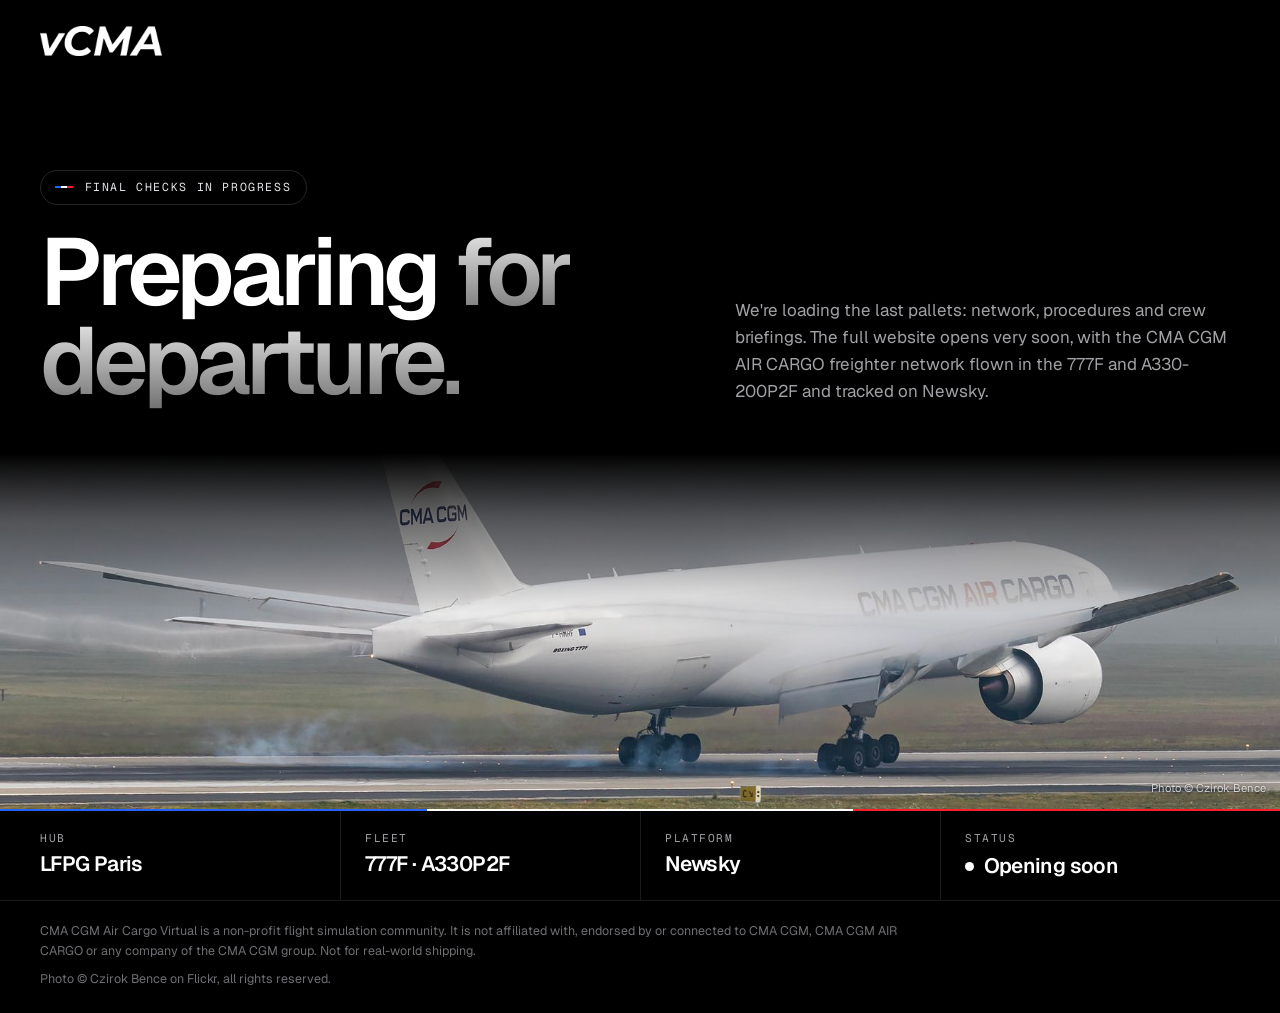
==== site/maintenance.html @ dcfe04d0 "Add files via upload" ====
<!DOCTYPE html>
<html lang="en">
<head>
  <meta charset="utf-8">
  <meta name="viewport" content="width=device-width, initial-scale=1">
  <!--
    Maintenance / "coming soon" page.
    Published in place of index.html when the GitHub variable MAINTENANCE_MODE is "on" (see README).
    Self-contained on purpose: it only reuses the images and config.js of the main site.
  -->
  <title>CMA CGM Air Cargo Virtual — Coming soon</title>
  <meta name="description" content="CMA CGM Air Cargo Virtual, a free 777F and A330 freighter virtual airline on Newsky flying the CMA CGM AIR CARGO network from Paris-Charles de Gaulle, is getting ready for departure. The website opens soon.">
  <meta name="theme-color" content="#000000">
  <link rel="canonical" href="https://cmacgmaircargovirtual.com/">

  <meta property="og:type" content="website">
  <meta property="og:url" content="https://cmacgmaircargovirtual.com/">
  <meta property="og:site_name" content="CMA CGM Air Cargo Virtual">
  <meta property="og:title" content="CMA CGM Air Cargo Virtual — Preparing for departure">
  <meta property="og:description" content="The CMA CGM AIR CARGO freighter network, flown in the 777F and A330-200P2F and tracked on Newsky. Opening soon.">
  <meta property="og:image" content="https://cmacgmaircargovirtual.com/assets/img/og-image.jpg">
  <meta property="og:image:width" content="1200">
  <meta property="og:image:height" content="630">
  <meta name="twitter:card" content="summary_large_image">
  <meta name="twitter:image" content="https://cmacgmaircargovirtual.com/assets/img/og-image.jpg">

  <link rel="icon" type="image/png" sizes="32x32" href="assets/img/favicon-32.png">
  <link rel="icon" type="image/png" sizes="64x64" href="assets/img/favicon-64.png">
  <link rel="apple-touch-icon" href="assets/img/apple-touch-icon.png">

  <link rel="preconnect" href="https://fonts.googleapis.com">
  <link rel="preconnect" href="https://fonts.gstatic.com" crossorigin>
  <link href="https://fonts.googleapis.com/css2?family=Geist:wght@400;500;600&family=Geist+Mono:wght@400;500&display=swap" rel="stylesheet">

  <style>
    :root {
      --black: #000;
      --text-2: #a1a1a6;
      --text-3: #6e6e73;
      --line: rgba(255,255,255,.1);
      --blue: #2563ff;
      --red: #ff1f2d;
      --liseret: linear-gradient(90deg, var(--blue) 0 33.34%, #fff 33.34% 66.67%, var(--red) 66.67% 100%);
      --font-display: "Geist", system-ui, sans-serif;
      --font-body: "Geist", system-ui, sans-serif;
      --mono: "Geist Mono", ui-monospace, Menlo, Consolas, monospace;
    }

    *, *::before, *::after { box-sizing: border-box; }
    [hidden] { display: none !important; }
    html, body { margin: 0; }
    body {
      font-family: var(--font-body);
      font-size: 17px;
      line-height: 1.6;
      color: #fff;
      background: var(--black);
      -webkit-font-smoothing: antialiased;
    }
    img { max-width: 100%; display: block; }
    :focus-visible { outline: 2px solid #fff; outline-offset: 3px; }

    .wrap { width: min(1200px, 100% - 3rem); margin-inline: auto; }

    .page { min-height: 100vh; min-height: 100svh; display: flex; flex-direction: column; }

    .top { padding: 1.6rem 0; }
    .top img { height: 30px; width: auto; }

    .content { padding: clamp(2.5rem, 7vw, 5.5rem) 0 clamp(2rem, 4vw, 3rem); display: grid; grid-template-columns: 1.25fr 1fr; gap: 2rem 4rem; align-items: end; }
    .eyebrow {
      display: inline-flex; align-items: center; gap: .7rem; margin: 0 0 1.4rem;
      padding: .45rem .9rem; border-radius: 999px; border: 1px solid rgba(255,255,255,.14);
      font-family: var(--mono); font-size: .72rem;
      text-transform: uppercase; letter-spacing: .14em; color: #e4e4e8;
    }
    .eyebrow::before { content: ""; flex: none; width: 18px; height: 2px; background: var(--liseret); }
    h1 {
      margin: 0; max-width: 10ch;
      font-family: var(--font-display); font-weight: 600; line-height: .94; letter-spacing: -.055em;
      font-size: clamp(2.9rem, 7.4vw, 7rem);
    }
    h1 span {
      background: linear-gradient(180deg, #fff 0%, rgba(255,255,255,.38) 100%);
      -webkit-background-clip: text; background-clip: text; color: transparent;
    }
    .lead { margin: 0; max-width: 46ch; font-size: 1.06rem; color: var(--text-2); }

    .cta { display: flex; flex-wrap: wrap; gap: .75rem; margin-top: 1.75rem; }
    .btn {
      display: inline-flex; align-items: center; justify-content: center;
      font-family: var(--font-display); font-weight: 500; font-size: 1rem;
      padding: 1rem 1.5rem; border-radius: 14px; text-decoration: none;
      background: #fff; color: #000; transition: background-color .15s ease;
    }
    .btn:hover { background: #dcdce0; }

    .media { margin: 0; position: relative; flex: 1; min-height: 280px; }
    .media img { position: absolute; inset: 0; width: 100%; height: 100%; object-fit: cover; object-position: 50% 55%; }
    .media::before {
      content: ""; position: absolute; inset: 0; z-index: 1;
      background: linear-gradient(180deg, var(--black) 0%, rgba(0,0,0,.5) 18%, rgba(0,0,0,0) 45%);
    }
    .credit {
      position: absolute; right: .9rem; bottom: .7rem; z-index: 2;
      font-size: .7rem; color: rgba(255,255,255,.75); text-shadow: 0 1px 3px rgba(0,0,0,.8);
    }
    .liseret { display: block; height: 2px; background: var(--liseret); }

    .board { display: grid; grid-template-columns: repeat(4, 1fr); margin-block: 0; }
    .board div { padding: 1.2rem 0 1.3rem; }
    .board div + div { padding-left: 1.5rem; border-left: 1px solid var(--line); }
    .board dt { font-family: var(--mono); font-size: .7rem; text-transform: uppercase; letter-spacing: .14em; color: var(--text-2); }
    .board dd { margin: .25rem 0 0; font-family: var(--font-display); font-weight: 600; font-size: 1.3rem; line-height: 1.2; letter-spacing: -.03em; }
    .status { display: inline-flex; align-items: center; gap: .6rem; }
    .status::before {
      content: ""; flex: none; width: 9px; height: 9px; border-radius: 50%;
      background: #fff; animation: pulse 2s ease-out infinite;
    }
    @keyframes pulse {
      0%   { box-shadow: 0 0 0 0 rgba(255,255,255,.55); }
      70%  { box-shadow: 0 0 0 10px rgba(255,255,255,0); }
      100% { box-shadow: 0 0 0 0 rgba(255,255,255,0); }
    }

    .legal { border-top: 1px solid var(--line); color: var(--text-3); font-size: .78rem; padding: 1.25rem 0 1.5rem; }
    .legal p { margin: 0; max-width: 900px; }
    .legal p + p { margin-top: .5rem; }

    @media (max-width: 900px) {
      .content { grid-template-columns: 1fr; }
    }
    @media (max-width: 820px) {
      .top img { height: 24px; }
      .media { flex: none; min-height: 0; aspect-ratio: 3 / 2; }
      .board { grid-template-columns: repeat(2, 1fr); }
      .board div { padding: .85rem 0; }
      .board div + div { padding-left: 0; border-left: 0; }
      .board div:nth-child(even) { padding-left: 1rem; border-left: 1px solid var(--line); }
      .board div:nth-child(n+3) { border-top: 1px solid var(--line); }
      .board dd { font-size: 1.05rem; }
    }
    @media (max-width: 640px) {
      .wrap { width: calc(100% - 2rem); }
      .lead { font-size: 1rem; }
    }
    @media (prefers-reduced-motion: reduce) {
      .btn { transition: none; }
      .status::before { animation: none; }
    }
  </style>
</head>
<body>
  <div class="page">
    <header class="top wrap">
      <img src="assets/img/logo-vcma.png" alt="vCMA — CMA CGM Air Cargo Virtual" width="122" height="30">
    </header>

    <main class="content wrap">
      <div>
        <p class="eyebrow">Final checks in progress</p>
        <h1>Preparing <span>for departure.</span></h1>
      </div>
      <div>
        <p class="lead">
          We're loading the last pallets: network, procedures and crew briefings. The full website opens very soon,
          with the CMA CGM AIR CARGO freighter network flown in the 777F and A330-200P2F and tracked on Newsky.
        </p>
        <div class="cta js-discord" hidden>
          <a class="btn js-discord-link" href="#" target="_blank" rel="noopener">Join our Discord</a>
        </div>
      </div>
    </main>

    <figure class="media">
      <img src="assets/img/maintenance.jpg" alt="CMA CGM AIR CARGO Boeing 777 Freighter landing in the mist" fetchpriority="high">
      <figcaption class="credit">Photo © Czirok Bence</figcaption>
    </figure>
    <span class="liseret" aria-hidden="true"></span>

    <dl class="board wrap">
      <div><dt>Hub</dt><dd>LFPG Paris</dd></div>
      <div><dt>Fleet</dt><dd>777F · A330P2F</dd></div>
      <div><dt>Platform</dt><dd>Newsky</dd></div>
      <div><dt>Status</dt><dd><span class="status">Opening soon</span></dd></div>
    </dl>
  </div>

  <footer class="legal">
    <div class="wrap">
      <p>
        CMA CGM Air Cargo Virtual is a non-profit flight simulation community. It is not affiliated with, endorsed by or
        connected to CMA CGM, CMA CGM AIR CARGO or any company of the CMA CGM group. Not for real-world shipping.
      </p>
      <p>Photo © Czirok Bence on Flickr, all rights reserved.</p>
    </div>
  </footer>

  <!-- Shows the Discord button as soon as discordUrl is filled in assets/js/config.js -->
  <script src="assets/js/config.js"></script>
  <script>
    (function () {
      var url = (window.VCMA_CONFIG || {}).discordUrl;
      if (!url) return;
      document.querySelector(".js-discord-link").href = url;
      document.querySelector(".js-discord").hidden = false;
    })();
  </script>
</body>
</html>
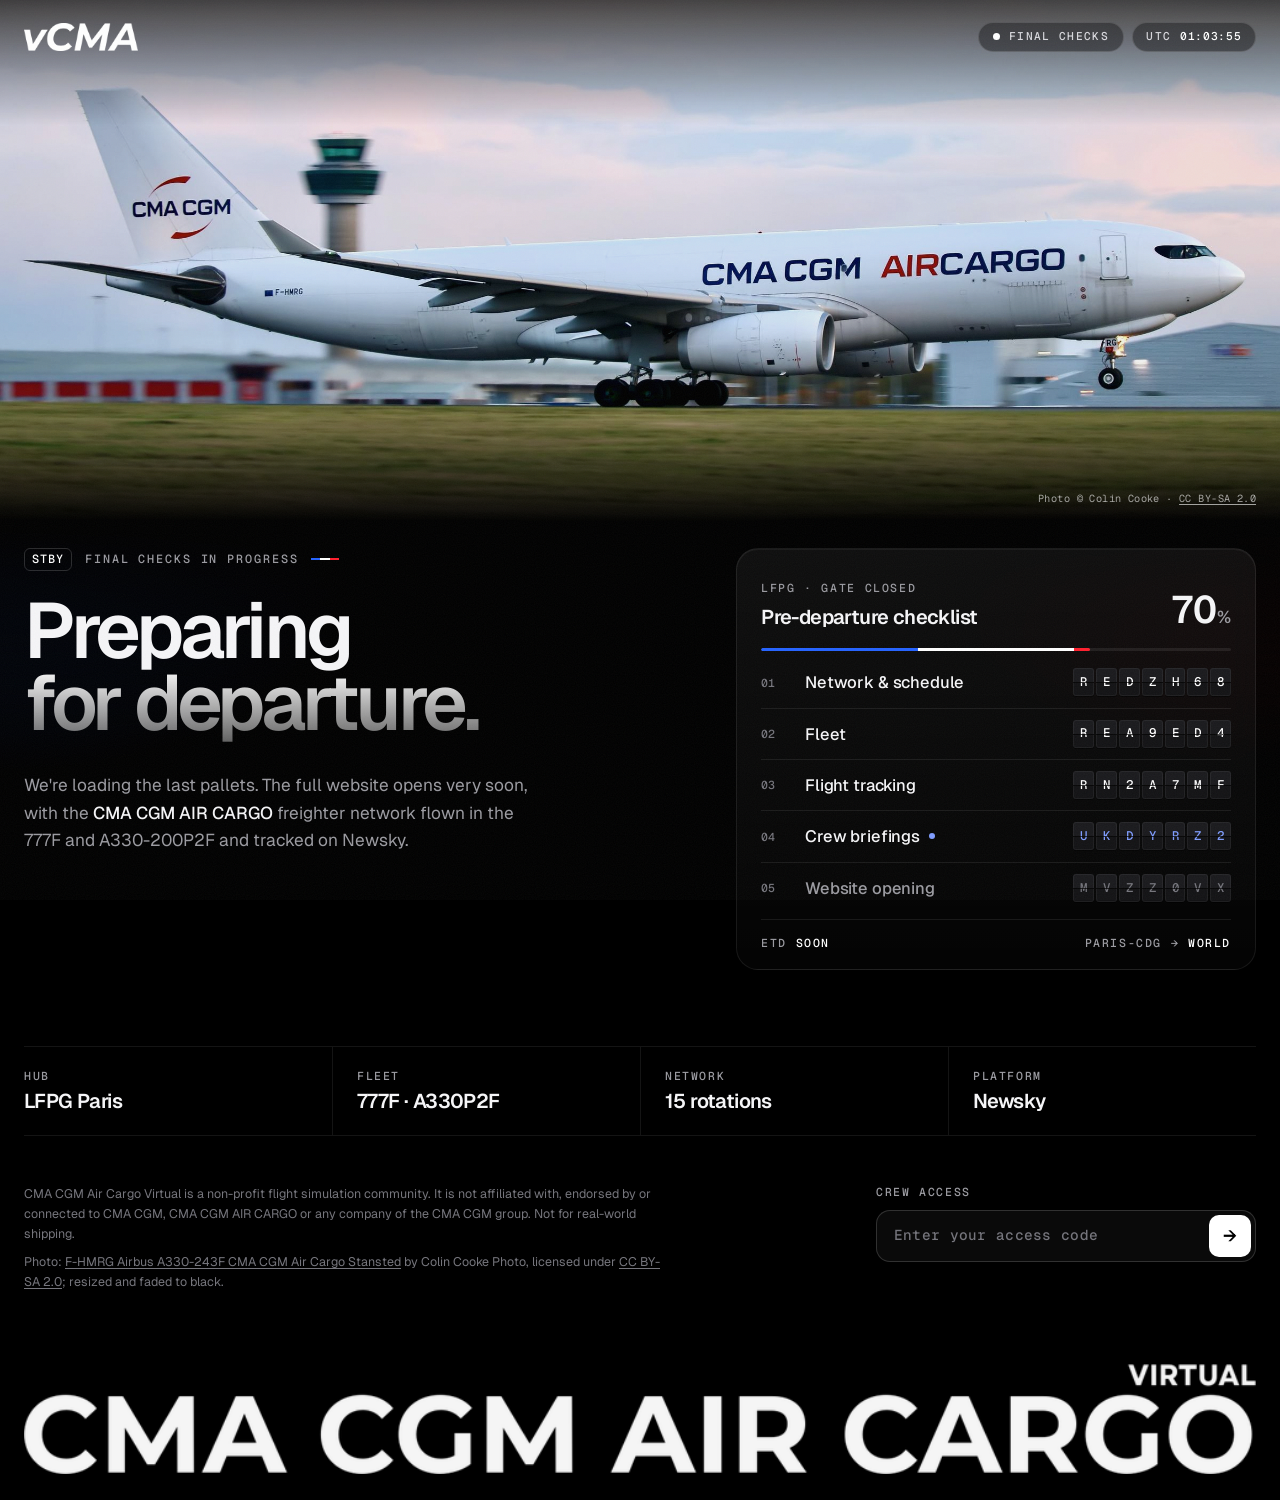
==== commit 08c7e45c: "Add files via upload" ====
--- a/site/maintenance.html
+++ b/site/maintenance.html
@@ -6,6 +6,7 @@
   <!--
     Maintenance / "coming soon" page.
     Published in place of index.html when the GitHub variable MAINTENANCE_MODE is "on" (see README).
+    "Crew access": typing the MAINTENANCE_PREVIEW_KEY secret opens the real site, published at /<key>.html.
     Self-contained on purpose: it only reuses the images and config.js of the main site.
   -->
   <title>CMA CGM Air Cargo Virtual — Coming soon</title>
@@ -34,176 +35,495 @@
 
   <style>
     :root {
-      --black: #000;
-      --text-2: #a1a1a6;
-      --text-3: #6e6e73;
-      --line: rgba(255,255,255,.1);
+      --bg: #000;
+      --border: rgba(255,255,255,.08);
+      --border-2: rgba(255,255,255,.16);
+      --text: #f5f5f7;
+      --text-2: #9b9ba1;
+      --text-3: #75757c;
       --blue: #2563ff;
+      --blue-soft: #7f9dff;
       --red: #ff1f2d;
       --liseret: linear-gradient(90deg, var(--blue) 0 33.34%, #fff 33.34% 66.67%, var(--red) 66.67% 100%);
-      --font-display: "Geist", system-ui, sans-serif;
-      --font-body: "Geist", system-ui, sans-serif;
-      --mono: "Geist Mono", ui-monospace, Menlo, Consolas, monospace;
+      --font: "Geist", "Inter", system-ui, -apple-system, "Segoe UI", sans-serif;
+      --mono: "Geist Mono", ui-monospace, "SFMono-Regular", Menlo, Consolas, monospace;
+      --ease: cubic-bezier(.2,.7,.2,1);
     }
 
     *, *::before, *::after { box-sizing: border-box; }
     [hidden] { display: none !important; }
     html, body { margin: 0; }
     body {
-      font-family: var(--font-body);
-      font-size: 17px;
+      font-family: var(--font);
+      font-size: 16.5px;
       line-height: 1.6;
-      color: #fff;
-      background: var(--black);
+      color: var(--text);
+      background: var(--bg);
       -webkit-font-smoothing: antialiased;
+      overflow-x: hidden;
+    }
+    /* Film grain, as on the main site */
+    body::after {
+      content: ""; position: fixed; inset: 0; z-index: 100; pointer-events: none; opacity: .045;
+      background-image: url("data:image/svg+xml,%3Csvg xmlns='http://www.w3.org/2000/svg' width='160' height='160'%3E%3Cfilter id='n'%3E%3CfeTurbulence type='fractalNoise' baseFrequency='.9' numOctaves='2' stitchTiles='stitch'/%3E%3C/filter%3E%3Crect width='100%25' height='100%25' filter='url(%23n)'/%3E%3C/svg%3E");
     }
     img { max-width: 100%; display: block; }
-    :focus-visible { outline: 2px solid #fff; outline-offset: 3px; }
-
-    .wrap { width: min(1200px, 100% - 3rem); margin-inline: auto; }
-
-    .page { min-height: 100vh; min-height: 100svh; display: flex; flex-direction: column; }
-
-    .top { padding: 1.6rem 0; }
-    .top img { height: 30px; width: auto; }
-
-    .content { padding: clamp(2.5rem, 7vw, 5.5rem) 0 clamp(2rem, 4vw, 3rem); display: grid; grid-template-columns: 1.25fr 1fr; gap: 2rem 4rem; align-items: end; }
-    .eyebrow {
-      display: inline-flex; align-items: center; gap: .7rem; margin: 0 0 1.4rem;
-      padding: .45rem .9rem; border-radius: 999px; border: 1px solid rgba(255,255,255,.14);
-      font-family: var(--mono); font-size: .72rem;
-      text-transform: uppercase; letter-spacing: .14em; color: #e4e4e8;
-    }
-    .eyebrow::before { content: ""; flex: none; width: 18px; height: 2px; background: var(--liseret); }
-    h1 {
-      margin: 0; max-width: 10ch;
-      font-family: var(--font-display); font-weight: 600; line-height: .94; letter-spacing: -.055em;
-      font-size: clamp(2.9rem, 7.4vw, 7rem);
-    }
-    h1 span {
-      background: linear-gradient(180deg, #fff 0%, rgba(255,255,255,.38) 100%);
-      -webkit-background-clip: text; background-clip: text; color: transparent;
-    }
-    .lead { margin: 0; max-width: 46ch; font-size: 1.06rem; color: var(--text-2); }
-
-    .cta { display: flex; flex-wrap: wrap; gap: .75rem; margin-top: 1.75rem; }
-    .btn {
-      display: inline-flex; align-items: center; justify-content: center;
-      font-family: var(--font-display); font-weight: 500; font-size: 1rem;
-      padding: 1rem 1.5rem; border-radius: 14px; text-decoration: none;
-      background: #fff; color: #000; transition: background-color .15s ease;
-    }
-    .btn:hover { background: #dcdce0; }
-
-    .media { margin: 0; position: relative; flex: 1; min-height: 280px; }
-    .media img { position: absolute; inset: 0; width: 100%; height: 100%; object-fit: cover; object-position: 50% 55%; }
-    .media::before {
-      content: ""; position: absolute; inset: 0; z-index: 1;
-      background: linear-gradient(180deg, var(--black) 0%, rgba(0,0,0,.5) 18%, rgba(0,0,0,0) 45%);
-    }
-    .credit {
-      position: absolute; right: .9rem; bottom: .7rem; z-index: 2;
-      font-size: .7rem; color: rgba(255,255,255,.75); text-shadow: 0 1px 3px rgba(0,0,0,.8);
-    }
-    .liseret { display: block; height: 2px; background: var(--liseret); }
-
-    .board { display: grid; grid-template-columns: repeat(4, 1fr); margin-block: 0; }
-    .board div { padding: 1.2rem 0 1.3rem; }
-    .board div + div { padding-left: 1.5rem; border-left: 1px solid var(--line); }
-    .board dt { font-family: var(--mono); font-size: .7rem; text-transform: uppercase; letter-spacing: .14em; color: var(--text-2); }
-    .board dd { margin: .25rem 0 0; font-family: var(--font-display); font-weight: 600; font-size: 1.3rem; line-height: 1.2; letter-spacing: -.03em; }
-    .status { display: inline-flex; align-items: center; gap: .6rem; }
-    .status::before {
-      content: ""; flex: none; width: 9px; height: 9px; border-radius: 50%;
-      background: #fff; animation: pulse 2s ease-out infinite;
-    }
+    p { margin: 0; }
+    ::selection { background: var(--blue); color: #fff; }
+    :focus-visible { outline: 2px solid #fff; outline-offset: 3px; border-radius: 6px; }
+    .sr {
+      position: absolute; width: 1px; height: 1px; padding: 0; margin: -1px;
+      overflow: hidden; clip: rect(0 0 0 0); white-space: nowrap; border: 0;
+    }
+
+    .wrap { width: min(1240px, 100% - 3rem); margin-inline: auto; }
+    .mono-label {
+      font-family: var(--mono); font-weight: 500; font-size: .72rem; line-height: 1.4;
+      text-transform: uppercase; letter-spacing: .14em; color: var(--text-2);
+    }
+
+    /* ---------- Top bar, over the photo ---------- */
+    .nav { position: absolute; top: 0; left: 0; right: 0; z-index: 5; }
+    .nav__inner { display: flex; align-items: center; justify-content: space-between; gap: 1rem; padding: 1.4rem 0; }
+    .nav__logo { height: 28px; width: auto; }
+    .nav__meta { display: flex; align-items: center; gap: .5rem; }
+    .chip {
+      display: inline-flex; align-items: center; gap: .55rem; padding: .5rem .85rem; border-radius: 999px;
+      background: rgba(0,0,0,.38); border: 1px solid rgba(255,255,255,.14);
+      backdrop-filter: blur(14px); -webkit-backdrop-filter: blur(14px);
+      font: 500 .7rem/1 var(--mono); letter-spacing: .12em; text-transform: uppercase; color: #d8d8dd;
+    }
+    .chip time { color: #fff; font-variant-numeric: tabular-nums; letter-spacing: .06em; }
+    .dot { flex: none; width: 7px; height: 7px; border-radius: 50%; background: #fff; animation: pulse 2s ease-out infinite; }
     @keyframes pulse {
       0%   { box-shadow: 0 0 0 0 rgba(255,255,255,.55); }
-      70%  { box-shadow: 0 0 0 10px rgba(255,255,255,0); }
+      70%  { box-shadow: 0 0 0 9px rgba(255,255,255,0); }
       100% { box-shadow: 0 0 0 0 rgba(255,255,255,0); }
     }
 
-    .legal { border-top: 1px solid var(--line); color: var(--text-3); font-size: .78rem; padding: 1.25rem 0 1.5rem; }
-    .legal p { margin: 0; max-width: 900px; }
+    /* ---------- Photo: full width, whole aircraft visible, fading into black ---------- */
+    .shot {
+      position: relative; margin: 0; overflow: hidden;
+      /* Never so short that the tail or the wheels are cut, never taller than the whole picture */
+      height: clamp(38.5vw, 58vh, 66.67vw);
+      height: clamp(38.5vw, 58svh, 66.67vw);
+    }
+    .shot img {
+      /* Whole 3:2 photo; the band keeps its lower part: tail top at 38 %, main gear at 75 % of the picture */
+      width: 100%; height: 100%; object-fit: cover; object-position: 50% 70%;
+      filter: saturate(.92) contrast(1.04) brightness(.94);
+      -webkit-mask-image: linear-gradient(180deg, #000 80%, transparent 100%);
+      mask-image: linear-gradient(180deg, #000 80%, transparent 100%);
+      animation: land 2.8s var(--ease) both;
+    }
+    .shot::before {
+      content: ""; position: absolute; inset: 0; z-index: 1; pointer-events: none;
+      background:
+        linear-gradient(180deg, rgba(0,0,0,.72) 0%, rgba(0,0,0,0) 24%),
+        radial-gradient(130% 100% at 50% 45%, transparent 55%, rgba(0,0,0,.5) 100%);
+    }
+    @keyframes land { from { opacity: 0; transform: scale(1.07); } to { opacity: 1; transform: none; } }
+    .credit {
+      position: absolute; right: 1.5rem; bottom: .9rem; z-index: 2; margin: 0;
+      font-family: var(--mono); font-size: .64rem; letter-spacing: .04em; color: rgba(255,255,255,.62);
+    }
+
+    /* ---------- Headline and checklist ---------- */
+    .stage { position: relative; isolation: isolate; }
+    .stage::before {
+      content: ""; position: absolute; inset: 0; z-index: -1; pointer-events: none;
+      background:
+        radial-gradient(45% 60% at 0% 0%, rgba(37,99,255,.13), transparent 70%),
+        radial-gradient(45% 60% at 100% 0%, rgba(255,31,45,.09), transparent 70%);
+      /* no hard edge where the photo ends */
+      -webkit-mask-image: linear-gradient(180deg, transparent 0, #000 14rem);
+      mask-image: linear-gradient(180deg, transparent 0, #000 14rem);
+    }
+    .main {
+      display: grid; grid-template-columns: minmax(0, 1.1fr) minmax(0, .9fr);
+      gap: 3rem clamp(2.5rem, 6vw, 6.5rem); align-items: start;
+      padding: clamp(.5rem, 2vw, 2rem) 0 clamp(3rem, 6vw, 5rem);
+    }
+
+    .index {
+      display: flex; align-items: center; gap: .8rem; margin: 0 0 1.5rem;
+      font: 500 .74rem/1.4 var(--mono); text-transform: uppercase; letter-spacing: .16em; color: var(--text-2);
+    }
+    .index b { font-weight: 500; color: #fff; padding: .15rem .45rem; border: 1px solid var(--border-2); border-radius: 6px; letter-spacing: .08em; }
+    .index::after { content: ""; flex: none; width: 28px; height: 2px; background: var(--liseret); }
+
+    h1 {
+      margin: 0; font-weight: 600; line-height: .92; letter-spacing: -.055em;
+      font-size: clamp(2.8rem, 6.1vw, 5.6rem);
+    }
+    h1 span { display: block; }
+    .fade {
+      background: linear-gradient(180deg, #fff 0%, rgba(255,255,255,.36) 100%);
+      -webkit-background-clip: text; background-clip: text; color: transparent;
+      padding-bottom: .08em; /* keeps the descender of "p" inside the gradient */
+    }
+    .lead { margin-top: 1.7rem; max-width: 46ch; font-size: 1.08rem; color: var(--text-2); }
+    .lead strong { color: var(--text); font-weight: 500; }
+
+    .cta { display: flex; flex-wrap: wrap; gap: .75rem; margin-top: 2rem; }
+    .btn {
+      display: inline-flex; align-items: center; gap: .55rem;
+      font: 500 1rem/1 var(--font); padding: 1rem 1.5rem; border-radius: 14px; text-decoration: none;
+      background: #fff; color: #000; box-shadow: 0 10px 30px -10px rgba(255,255,255,.45);
+      transition: background-color .2s ease, transform .2s var(--ease);
+    }
+    .btn span { transition: transform .2s var(--ease); }
+    .btn:hover { background: #e6e6ea; transform: translateY(-1px); }
+    .btn:hover span { transform: translateX(3px); }
+
+    /* Checklist card, styled as a departure board with split-flap tiles */
+    .board {
+      position: relative; padding: 1.5rem 1.5rem 1.1rem; border-radius: 22px;
+      background: linear-gradient(180deg, rgba(255,255,255,.055), rgba(255,255,255,.015));
+      border: 1px solid var(--border);
+      box-shadow: 0 50px 90px -50px rgba(0,0,0,1), inset 0 1px 0 rgba(255,255,255,.05);
+      backdrop-filter: blur(16px); -webkit-backdrop-filter: blur(16px);
+    }
+    .board__head { display: flex; align-items: flex-end; justify-content: space-between; gap: 1rem; }
+    .board__head h2 { margin: .35rem 0 0; font-size: 1.25rem; font-weight: 600; letter-spacing: -.03em; line-height: 1.2; }
+    .board__pct { font-size: 2.4rem; font-weight: 600; letter-spacing: -.05em; line-height: 1; font-variant-numeric: tabular-nums; }
+    .board__pct small { font-size: .45em; color: var(--text-2); letter-spacing: 0; margin-left: .1em; }
+
+    .meter { position: relative; height: 3px; margin: 1.2rem 0 .4rem; border-radius: 3px; background: rgba(255,255,255,.08); overflow: hidden; }
+    .meter span {
+      position: absolute; inset: 0 auto 0 0; width: calc(var(--p, 0) * 100%); border-radius: inherit;
+      background: var(--liseret); background-size: calc(100% / var(--p, 1)) 100%;
+      transition: width 1.6s var(--ease) .6s;
+    }
+
+    .rows { list-style: none; margin: 0; padding: 0; counter-reset: row; }
+    .row {
+      display: grid; grid-template-columns: 2rem minmax(0, 1fr) auto; align-items: center; gap: .75rem;
+      padding: .7rem 0; border-top: 1px solid var(--border);
+    }
+    .row:first-child { border-top: 0; }
+    .row::before { counter-increment: row; content: "0" counter(row); font: 500 .72rem/1 var(--mono); color: var(--text-3); }
+    .row__name { display: flex; align-items: center; gap: .6rem; font-weight: 500; letter-spacing: -.01em; }
+    .row[data-status="standby"] .row__name { color: var(--text-2); }
+    .row[data-status="progress"] .row__name::after {
+      content: ""; flex: none; width: 6px; height: 6px; border-radius: 50%; background: var(--blue-soft);
+      animation: pulse-blue 2s ease-out infinite;
+    }
+    @keyframes pulse-blue {
+      0%   { box-shadow: 0 0 0 0 rgba(127,157,255,.6); }
+      70%  { box-shadow: 0 0 0 8px rgba(127,157,255,0); }
+      100% { box-shadow: 0 0 0 0 rgba(127,157,255,0); }
+    }
+    .row__status { font: 500 .78rem/1 var(--mono); letter-spacing: .1em; text-transform: uppercase; }
+    .row[data-status="ready"] .row__status { color: #fff; }
+    .row[data-status="progress"] .row__status { color: var(--blue-soft); }
+    .row[data-status="standby"] .row__status { color: var(--text-3); }
+
+    .flap { display: inline-flex; gap: 2px; }
+    .flap i {
+      position: relative; display: inline-grid; place-items: center; width: 1.3rem; height: 1.75rem;
+      font: inherit; font-style: normal; letter-spacing: 0; border-radius: 3px;
+      background: linear-gradient(180deg, #1a1a1d 0 50%, #131315 50% 100%);
+      box-shadow: inset 0 0 0 1px rgba(255,255,255,.05), 0 1px 0 rgba(0,0,0,.6);
+    }
+    .flap i::after { content: ""; position: absolute; left: 0; right: 0; top: 50%; height: 1px; background: rgba(0,0,0,.7); }
+    .flap i.flip { animation: flip .07s linear; }
+    @keyframes flip { from { transform: scaleY(.55); filter: brightness(1.7); } to { transform: none; } }
+
+    .board__foot {
+      display: flex; justify-content: space-between; gap: 1rem; margin-top: .4rem; padding-top: .9rem;
+      border-top: 1px solid var(--border);
+    }
+    .board__foot b { color: #fff; font-weight: 500; }
+
+    /* ---------- Key facts ---------- */
+    .facts { display: grid; grid-template-columns: repeat(4, 1fr); margin-block: 0; border-top: 1px solid var(--border); border-bottom: 1px solid var(--border); }
+    .facts div { padding: 1.3rem 1.5rem 1.4rem 0; }
+    .facts div + div { padding-left: 1.5rem; border-left: 1px solid var(--border); }
+    .facts dd { margin: .3rem 0 0; font-weight: 600; font-size: 1.25rem; line-height: 1.2; letter-spacing: -.03em; }
+
+    /* ---------- Footer: legal, crew access, wordmark ---------- */
+    .foot { padding: clamp(2rem, 4vw, 3rem) 0 1.5rem; }
+    .foot__row { display: grid; grid-template-columns: minmax(0, 1fr) minmax(0, 380px); gap: 2rem 4rem; align-items: start; }
+    .legal { font-size: .78rem; color: var(--text-3); max-width: 640px; }
     .legal p + p { margin-top: .5rem; }
-
-    @media (max-width: 900px) {
-      .content { grid-template-columns: 1fr; }
-    }
-    @media (max-width: 820px) {
-      .top img { height: 24px; }
-      .media { flex: none; min-height: 0; aspect-ratio: 3 / 2; }
-      .board { grid-template-columns: repeat(2, 1fr); }
-      .board div { padding: .85rem 0; }
-      .board div + div { padding-left: 0; border-left: 0; }
-      .board div:nth-child(even) { padding-left: 1rem; border-left: 1px solid var(--line); }
-      .board div:nth-child(n+3) { border-top: 1px solid var(--line); }
-      .board dd { font-size: 1.05rem; }
+    .legal a, .credit a { color: inherit; text-underline-offset: 2px; }
+    .legal a:hover, .credit a:hover { color: #fff; }
+
+    .access label { display: block; margin-bottom: .6rem; }
+    .access__field {
+      display: flex; align-items: center; padding: 4px; border-radius: 14px;
+      background: rgba(255,255,255,.04); border: 1px solid var(--border-2);
+      transition: border-color .2s ease, background-color .2s ease;
+    }
+    .access__field:focus-within { border-color: rgba(255,255,255,.4); background: rgba(255,255,255,.06); }
+    .access input {
+      flex: 1; min-width: 0; padding: .7rem .8rem; border: 0; outline: 0; background: transparent; color: #fff;
+      font: 500 .9rem/1.2 var(--mono); letter-spacing: .06em;
+    }
+    .access input::placeholder { color: var(--text-3); letter-spacing: .02em; }
+    .access button {
+      flex: none; display: grid; place-items: center; width: 42px; height: 42px; border: 0; border-radius: 10px;
+      background: #fff; color: #000; font: 600 1.1rem/1 var(--font); cursor: pointer;
+      transition: background-color .2s ease, transform .2s var(--ease);
+    }
+    .access button:hover { background: #e6e6ea; }
+    .access button:disabled { opacity: .5; cursor: progress; }
+    .access__msg { min-height: 1.4em; margin-top: .55rem; font: 500 .72rem/1.4 var(--mono); letter-spacing: .06em; color: var(--text-2); }
+    .access__msg.is-error { color: #ff6b74; }
+    .access.is-error .access__field { border-color: rgba(255,31,45,.6); animation: shake .35s ease; }
+    @keyframes shake { 25% { transform: translateX(-5px); } 75% { transform: translateX(5px); } }
+
+    .wordmark { width: 100%; height: auto; margin-top: clamp(2.5rem, 6vw, 4.5rem); opacity: .96; }
+
+    /* ---------- Entrance ---------- */
+    .rise { animation: rise 1s var(--ease) both; animation-delay: calc(.35s + var(--d, 0) * .1s); }
+    @keyframes rise { from { opacity: 0; transform: translateY(18px); } to { opacity: 1; transform: none; } }
+
+    /* ---------- Responsive ---------- */
+    @media (max-width: 980px) {
+      .main { grid-template-columns: 1fr; }
+      .board { max-width: 620px; }
+      .foot__row { grid-template-columns: 1fr; }
+      .access { max-width: 460px; }
+    }
+    @media (max-width: 760px) {
+      .facts { grid-template-columns: repeat(2, 1fr); }
+      .facts div { padding: 1rem 1rem 1.1rem 0; }
+      .facts div + div { padding-left: 0; border-left: 0; }
+      .facts div:nth-child(even) { padding-left: 1rem; border-left: 1px solid var(--border); }
+      .facts div:nth-child(n+3) { border-top: 1px solid var(--border); }
+      .facts dd { font-size: 1.05rem; }
     }
     @media (max-width: 640px) {
       .wrap { width: calc(100% - 2rem); }
+      .nav__inner { padding: 1rem 0; }
+      .nav__logo { height: 22px; }
+      .chip--status { display: none; }
+      .credit { right: 1rem; bottom: .5rem; }
+      .main { padding-top: 1.25rem; gap: 2.5rem; }
       .lead { font-size: 1rem; }
+      .board { padding: 1.2rem 1rem .9rem; border-radius: 18px; }
+      .board__pct { font-size: 2rem; }
+      .flap i { width: 1.1rem; height: 1.55rem; }
+      .row { grid-template-columns: 1.6rem minmax(0, 1fr) auto; gap: .5rem; }
+    }
+    @media (max-width: 380px) {
+      .flap { gap: 1px; }
+      .flap i { width: 1rem; }
     }
     @media (prefers-reduced-motion: reduce) {
-      .btn { transition: none; }
-      .status::before { animation: none; }
+      .shot img, .rise, .dot, .row__name::after, .flap i.flip, .access.is-error .access__field { animation: none !important; }
+      .meter span, .btn, .btn span { transition: none; }
     }
   </style>
 </head>
 <body>
-  <div class="page">
-    <header class="top wrap">
-      <img src="assets/img/logo-vcma.png" alt="vCMA — CMA CGM Air Cargo Virtual" width="122" height="30">
-    </header>
-
-    <main class="content wrap">
+  <header class="nav">
+    <div class="nav__inner wrap">
+      <img class="nav__logo" src="assets/img/logo-vcma.png" alt="vCMA — CMA CGM Air Cargo Virtual" width="122" height="30">
+      <div class="nav__meta">
+        <span class="chip chip--status"><i class="dot" aria-hidden="true"></i>Final checks</span>
+        <span class="chip" aria-hidden="true">UTC <time id="utc">--:--:--</time></span>
+      </div>
+    </div>
+  </header>
+
+  <figure class="shot">
+    <img src="assets/img/maintenance.jpg" alt="CMA CGM AIR CARGO Airbus A330-200F F-HMRG taking off from London Stansted at sunset" width="2400" height="1600" fetchpriority="high">
+    <figcaption class="credit">Photo © Colin Cooke · <a href="https://creativecommons.org/licenses/by-sa/2.0/" target="_blank" rel="noopener license">CC BY-SA 2.0</a></figcaption>
+  </figure>
+
+  <div class="stage">
+    <main class="main wrap">
       <div>
-        <p class="eyebrow">Final checks in progress</p>
-        <h1>Preparing <span>for departure.</span></h1>
-      </div>
-      <div>
-        <p class="lead">
-          We're loading the last pallets: network, procedures and crew briefings. The full website opens very soon,
-          with the CMA CGM AIR CARGO freighter network flown in the 777F and A330-200P2F and tracked on Newsky.
+        <p class="index rise" style="--d:0"><b>STBY</b>Final checks in progress</p>
+        <h1 class="rise" style="--d:1">Preparing <span class="fade">for departure.</span></h1>
+        <p class="lead rise" style="--d:2">
+          We're loading the last pallets. The full website opens very soon, with the
+          <strong>CMA CGM AIR CARGO</strong> freighter network flown in the 777F and A330-200P2F and tracked on Newsky.
         </p>
-        <div class="cta js-discord" hidden>
-          <a class="btn js-discord-link" href="#" target="_blank" rel="noopener">Join our Discord</a>
+        <div class="cta js-discord rise" style="--d:3" hidden>
+          <a class="btn js-discord-link" href="#" target="_blank" rel="noopener">Join our Discord <span aria-hidden="true">→</span></a>
         </div>
       </div>
+
+      <!--
+        Checklist: on each line, data-status is "ready", "progress" or "standby"
+        (also change the word inside .row__status, shown when JavaScript is off). The percentage is computed.
+      -->
+      <section class="board rise" style="--d:2" aria-labelledby="board-title">
+        <div class="board__head">
+          <div>
+            <span class="mono-label">LFPG · Gate closed</span>
+            <h2 id="board-title">Pre-departure checklist</h2>
+          </div>
+          <p class="board__pct"><span id="pct">0</span><small>%</small></p>
+        </div>
+        <div class="meter" aria-hidden="true"><span id="meter"></span></div>
+        <ol class="rows">
+          <li class="row" data-status="ready"><span class="row__name">Network &amp; schedule</span><span class="row__status">Ready</span></li>
+          <li class="row" data-status="ready"><span class="row__name">Fleet</span><span class="row__status">Ready</span></li>
+          <li class="row" data-status="ready"><span class="row__name">Flight tracking</span><span class="row__status">Ready</span></li>
+          <li class="row" data-status="progress"><span class="row__name">Crew briefings</span><span class="row__status">Loading</span></li>
+          <li class="row" data-status="standby"><span class="row__name">Website opening</span><span class="row__status">Standby</span></li>
+        </ol>
+        <div class="board__foot mono-label">
+          <span>ETD <b>Soon</b></span>
+          <span>Paris-CDG → <b>World</b></span>
+        </div>
+      </section>
     </main>
 
-    <figure class="media">
-      <img src="assets/img/maintenance.jpg" alt="CMA CGM AIR CARGO Boeing 777 Freighter landing in the mist" fetchpriority="high">
-      <figcaption class="credit">Photo © Czirok Bence</figcaption>
-    </figure>
-    <span class="liseret" aria-hidden="true"></span>
-
-    <dl class="board wrap">
-      <div><dt>Hub</dt><dd>LFPG Paris</dd></div>
-      <div><dt>Fleet</dt><dd>777F · A330P2F</dd></div>
-      <div><dt>Platform</dt><dd>Newsky</dd></div>
-      <div><dt>Status</dt><dd><span class="status">Opening soon</span></dd></div>
+    <dl class="facts wrap rise" style="--d:4">
+      <div><dt class="mono-label">Hub</dt><dd>LFPG Paris</dd></div>
+      <div><dt class="mono-label">Fleet</dt><dd>777F · A330P2F</dd></div>
+      <div><dt class="mono-label">Network</dt><dd>15 rotations</dd></div>
+      <div><dt class="mono-label">Platform</dt><dd>Newsky</dd></div>
     </dl>
   </div>
 
-  <footer class="legal">
+  <footer class="foot">
     <div class="wrap">
-      <p>
-        CMA CGM Air Cargo Virtual is a non-profit flight simulation community. It is not affiliated with, endorsed by or
-        connected to CMA CGM, CMA CGM AIR CARGO or any company of the CMA CGM group. Not for real-world shipping.
-      </p>
-      <p>Photo © Czirok Bence on Flickr, all rights reserved.</p>
+      <div class="foot__row">
+        <div class="legal">
+          <p>
+            CMA CGM Air Cargo Virtual is a non-profit flight simulation community. It is not affiliated with, endorsed by or
+            connected to CMA CGM, CMA CGM AIR CARGO or any company of the CMA CGM group. Not for real-world shipping.
+          </p>
+          <p>
+            Photo: <a href="https://www.flickr.com/photos/cooke1/53323769502/" target="_blank" rel="noopener">F-HMRG Airbus A330-243F CMA CGM Air Cargo Stansted</a>
+            by Colin Cooke Photo, licensed under <a href="https://creativecommons.org/licenses/by-sa/2.0/" target="_blank" rel="noopener license">CC BY-SA 2.0</a>; resized and faded to black.
+          </p>
+        </div>
+
+        <form class="access" id="access" novalidate>
+          <label class="mono-label" for="access-code">Crew access</label>
+          <div class="access__field">
+            <input id="access-code" name="code" type="text" placeholder="Enter your access code"
+                   autocomplete="off" autocapitalize="off" spellcheck="false" aria-describedby="access-msg">
+            <button type="submit" aria-label="Open the website"><span aria-hidden="true">→</span></button>
+          </div>
+          <p class="access__msg" id="access-msg" role="status" aria-live="polite"></p>
+        </form>
+      </div>
+
+      <img class="wordmark" src="assets/img/logo-wordmark.png" alt="CMA CGM Air Cargo Virtual" width="1000" height="89" loading="lazy">
     </div>
   </footer>
 
-  <!-- Shows the Discord button as soon as discordUrl is filled in assets/js/config.js -->
   <script src="assets/js/config.js"></script>
   <script>
     (function () {
-      var url = (window.VCMA_CONFIG || {}).discordUrl;
-      if (!url) return;
-      document.querySelector(".js-discord-link").href = url;
-      document.querySelector(".js-discord").hidden = false;
+      var reduce = window.matchMedia && window.matchMedia("(prefers-reduced-motion: reduce)").matches;
+
+      // Discord button: shown as soon as discordUrl is filled in assets/js/config.js
+      var discord = (window.VCMA_CONFIG || {}).discordUrl;
+      if (discord) {
+        document.querySelector(".js-discord-link").href = discord;
+        document.querySelector(".js-discord").hidden = false;
+      }
+
+      // UTC clock
+      var clock = document.getElementById("utc");
+      function two(n) { return (n < 10 ? "0" : "") + n; }
+      function tick() {
+        var d = new Date();
+        clock.textContent = two(d.getUTCHours()) + ":" + two(d.getUTCMinutes()) + ":" + two(d.getUTCSeconds());
+      }
+      tick();
+      setInterval(tick, 1000);
+
+      // Checklist: percentage, then each status drawn as split-flap tiles
+      var WORDS = { ready: "Ready", progress: "Loading", standby: "Standby" };
+      var WEIGHT = { ready: 1, progress: 0.5, standby: 0 };
+      var TILES = 7;
+      var CHARS = "ABCDEFGHIJKLMNOPQRSTUVWXYZ0123456789";
+      var rows = document.querySelectorAll(".row");
+      var done = 0;
+
+      function flap(tiles, word, delay) {
+        tiles.forEach(function (tile, i) {
+          var target = word.charAt(i);
+          if (reduce) { tile.textContent = target; return; }
+          var turns = 5 + i + Math.floor(Math.random() * 6);
+          setTimeout(function step() {
+            if (turns-- <= 0) { tile.textContent = target; return; }
+            tile.textContent = CHARS.charAt(Math.floor(Math.random() * CHARS.length));
+            tile.classList.remove("flip");
+            void tile.offsetWidth;
+            tile.classList.add("flip");
+            setTimeout(step, 60);
+          }, delay + i * 45);
+        });
+      }
+
+      Array.prototype.forEach.call(rows, function (row, r) {
+        var status = WORDS.hasOwnProperty(row.dataset.status) ? row.dataset.status : "standby";
+        var word = WORDS[status];
+        done += WEIGHT[status];
+
+        var cell = row.querySelector(".row__status");
+        cell.textContent = "";
+        var label = document.createElement("span");
+        label.className = "sr";
+        label.textContent = word;
+        var box = document.createElement("span");
+        box.className = "flap";
+        box.setAttribute("aria-hidden", "true");
+        var tiles = [];
+        for (var i = 0; i < TILES; i++) tiles.push(box.appendChild(document.createElement("i")));
+        cell.appendChild(label);
+        cell.appendChild(box);
+
+        var upper = word.toUpperCase();
+        flap(tiles, upper, 900 + r * 160);
+        // The line in progress keeps turning now and then
+        if (status === "progress" && !reduce) {
+          setInterval(function () { flap(tiles, upper, 0); }, 9000);
+        }
+      });
+
+      var share = rows.length ? done / rows.length : 0;
+      document.getElementById("pct").textContent = Math.round(share * 100);
+      var meter = document.getElementById("meter");
+      requestAnimationFrame(function () {
+        requestAnimationFrame(function () { meter.style.setProperty("--p", share); });
+      });
+
+      // Crew access: the real site is published at /<key>.html (secret MAINTENANCE_PREVIEW_KEY, see README)
+      var form = document.getElementById("access");
+      var input = document.getElementById("access-code");
+      var msg = document.getElementById("access-msg");
+      var button = form.querySelector("button");
+
+      function say(text, isError) {
+        msg.textContent = text;
+        msg.classList.toggle("is-error", !!isError);
+        form.classList.remove("is-error");
+        if (isError) { void form.offsetWidth; form.classList.add("is-error"); }
+      }
+      function refuse() {
+        button.disabled = false;
+        say("Unknown code.", true);
+        input.select();
+      }
+
+      form.addEventListener("submit", function (event) {
+        event.preventDefault();
+        var code = input.value.trim();
+        if (!code) { say("Type your access code first.", true); input.focus(); return; }
+        if (!/^[A-Za-z0-9_-]{12,}$/.test(code)) { refuse(); return; }
+
+        var url = new URL(code + ".html", window.location.href);
+        button.disabled = true;
+        say("Checking…");
+        fetch(url, { method: "HEAD", cache: "no-store" }).then(function (res) {
+          if (!res.ok) return refuse();
+          say("Cleared. Opening the website…");
+          window.location.assign(url.href);
+        }, refuse);
+      });
     })();
   </script>
 </body>
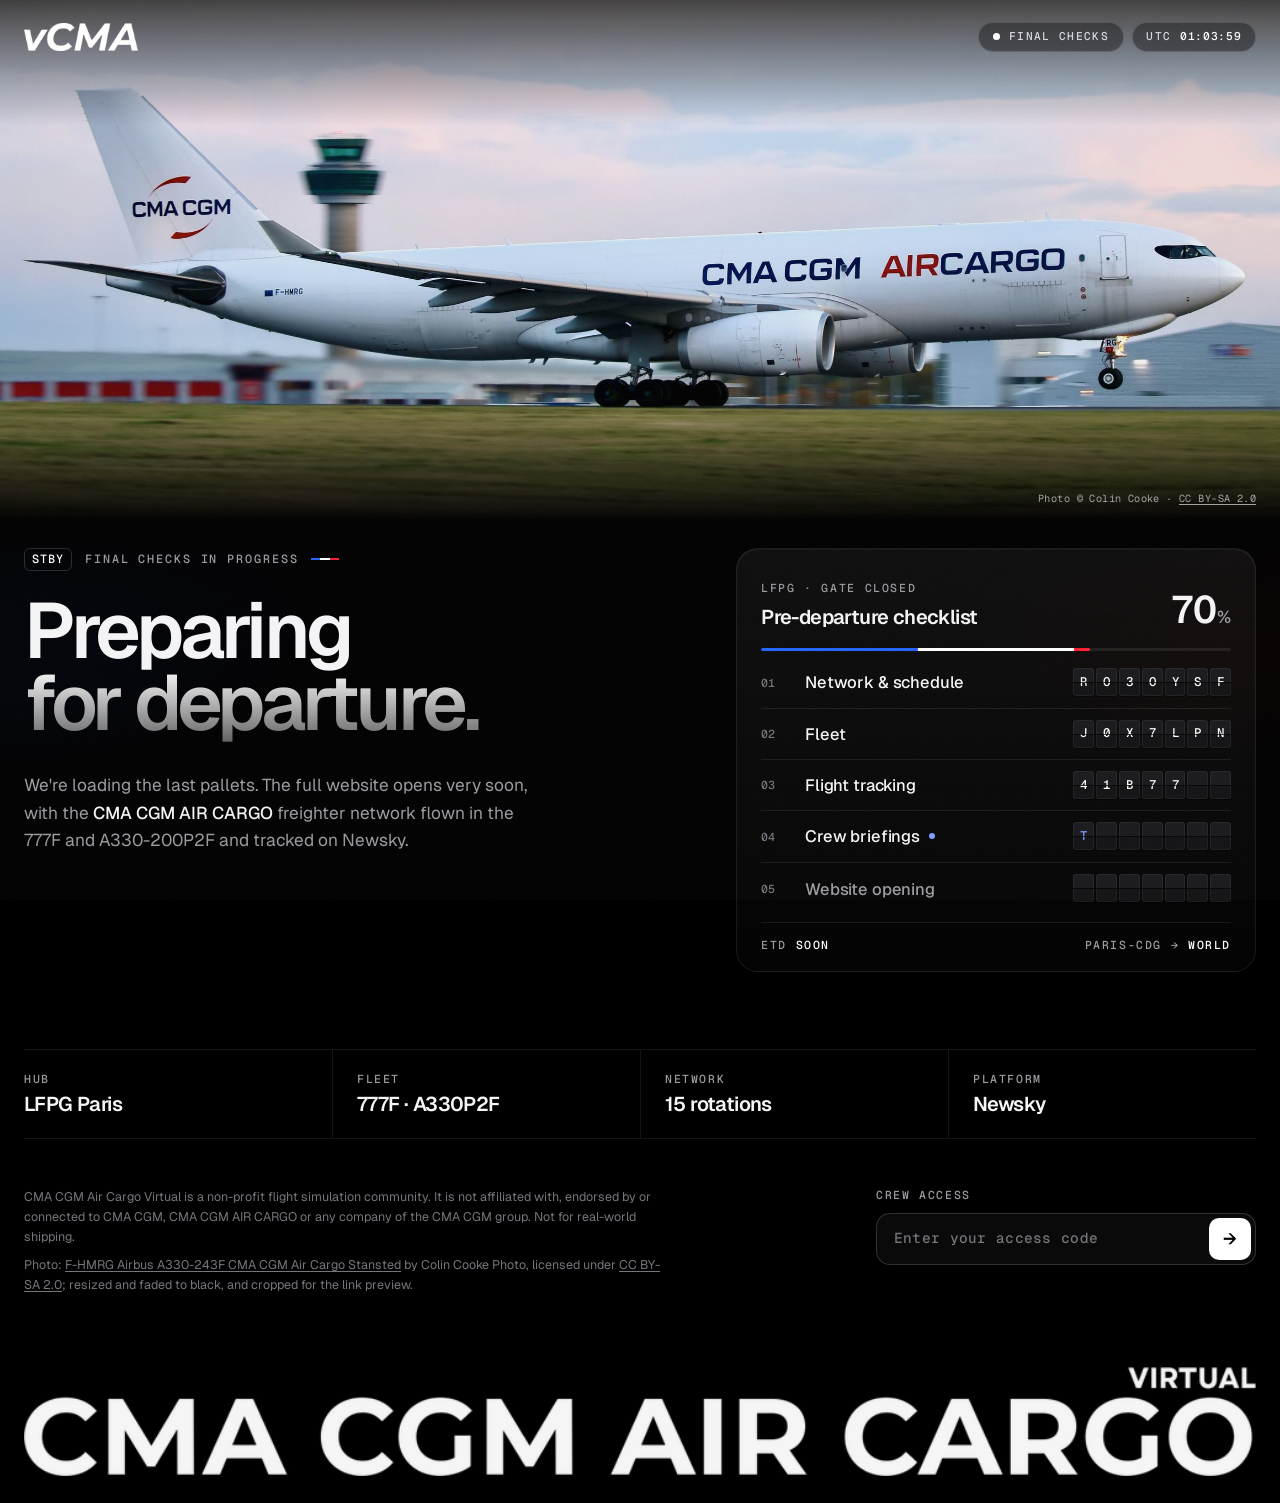
==== commit 6e4d04eb: "Add files via upload" ====
--- a/site/maintenance.html
+++ b/site/maintenance.html
@@ -19,11 +19,12 @@
   <meta property="og:site_name" content="CMA CGM Air Cargo Virtual">
   <meta property="og:title" content="CMA CGM Air Cargo Virtual — Preparing for departure">
   <meta property="og:description" content="The CMA CGM AIR CARGO freighter network, flown in the 777F and A330-200P2F and tracked on Newsky. Opening soon.">
-  <meta property="og:image" content="https://cmacgmaircargovirtual.com/assets/img/og-image.jpg">
+  <meta property="og:image" content="https://cmacgmaircargovirtual.com/assets/img/og-maintenance.jpg">
   <meta property="og:image:width" content="1200">
   <meta property="og:image:height" content="630">
+  <meta property="og:image:alt" content="CMA CGM AIR CARGO Airbus A330-200F taking off from London Stansted at sunset, above the CMA CGM Air Cargo Virtual logo">
   <meta name="twitter:card" content="summary_large_image">
-  <meta name="twitter:image" content="https://cmacgmaircargovirtual.com/assets/img/og-image.jpg">
+  <meta name="twitter:image" content="https://cmacgmaircargovirtual.com/assets/img/og-maintenance.jpg">
 
   <link rel="icon" type="image/png" sizes="32x32" href="assets/img/favicon-32.png">
   <link rel="icon" type="image/png" sizes="64x64" href="assets/img/favicon-64.png">
@@ -393,7 +394,7 @@
           </p>
           <p>
             Photo: <a href="https://www.flickr.com/photos/cooke1/53323769502/" target="_blank" rel="noopener">F-HMRG Airbus A330-243F CMA CGM Air Cargo Stansted</a>
-            by Colin Cooke Photo, licensed under <a href="https://creativecommons.org/licenses/by-sa/2.0/" target="_blank" rel="noopener license">CC BY-SA 2.0</a>; resized and faded to black.
+            by Colin Cooke Photo, licensed under <a href="https://creativecommons.org/licenses/by-sa/2.0/" target="_blank" rel="noopener license">CC BY-SA 2.0</a>; resized and faded to black, and cropped for the link preview.
           </p>
         </div>
 
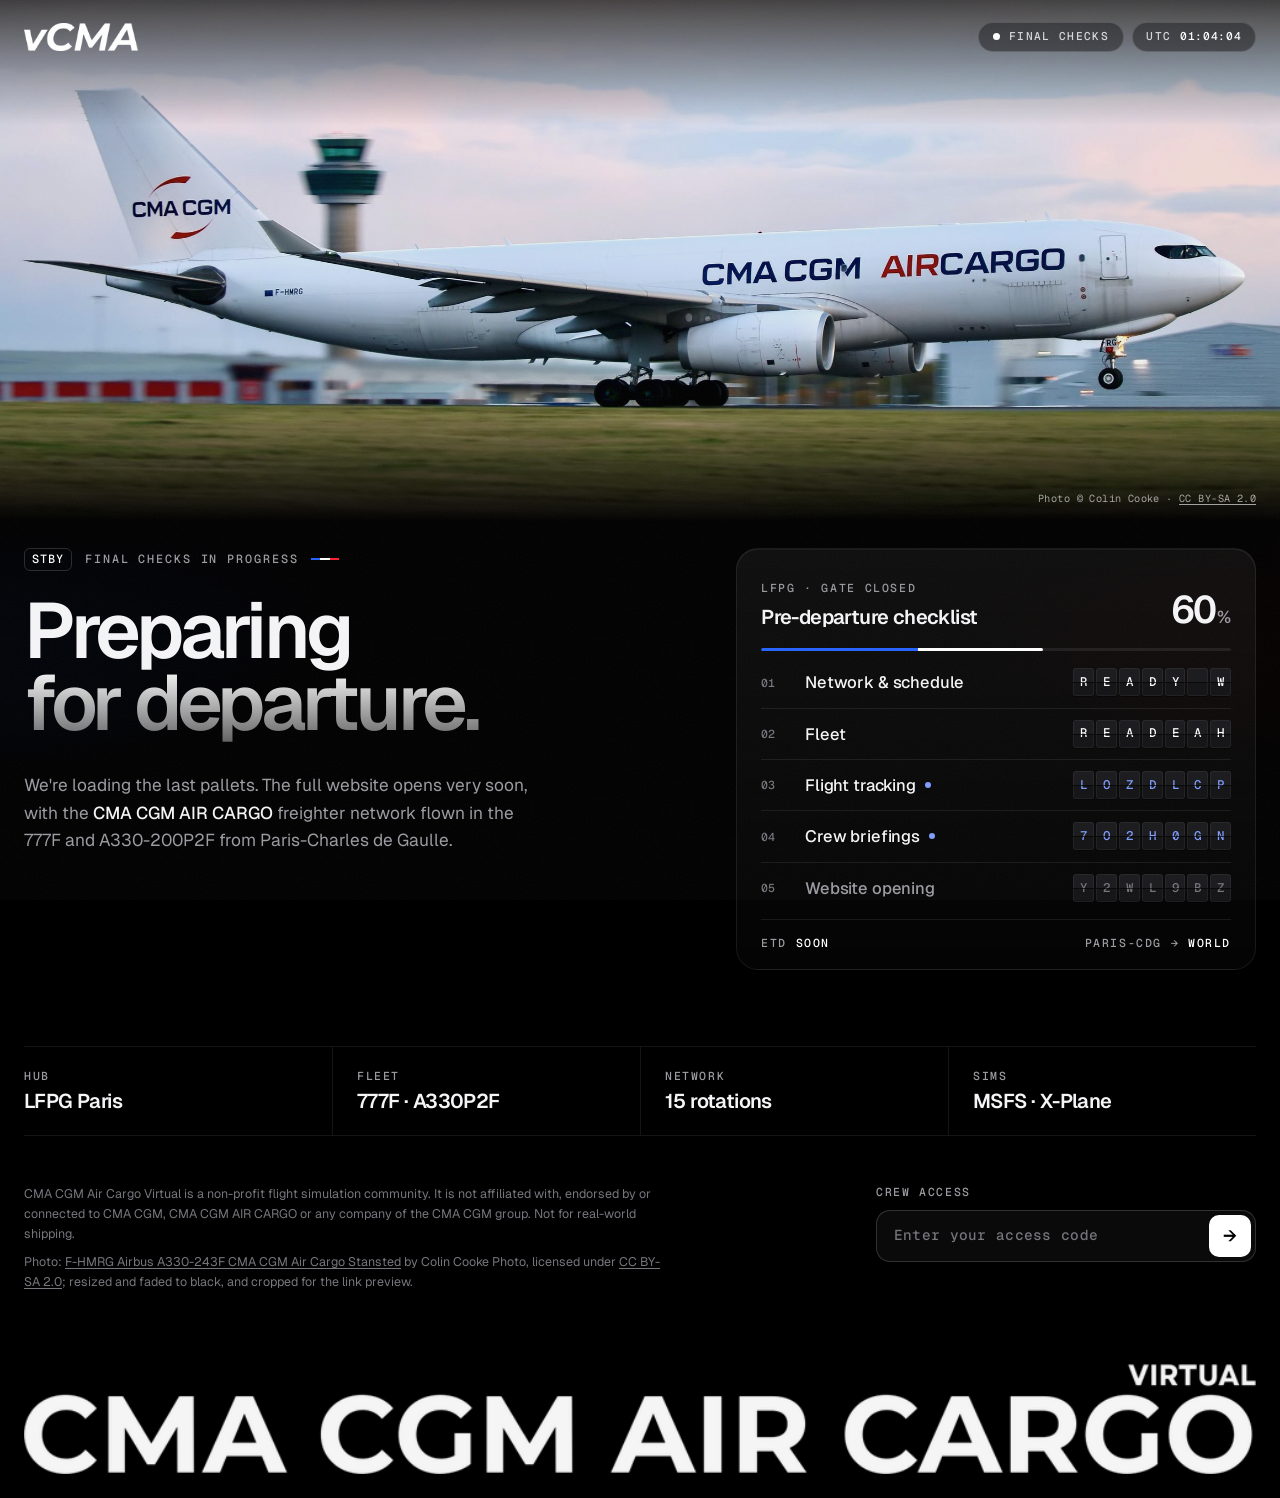
==== commit c068bb4b: "Add files via upload" ====
--- a/site/maintenance.html
+++ b/site/maintenance.html
@@ -10,7 +10,7 @@
     Self-contained on purpose: it only reuses the images and config.js of the main site.
   -->
   <title>CMA CGM Air Cargo Virtual — Coming soon</title>
-  <meta name="description" content="CMA CGM Air Cargo Virtual, a free 777F and A330 freighter virtual airline on Newsky flying the CMA CGM AIR CARGO network from Paris-Charles de Gaulle, is getting ready for departure. The website opens soon.">
+  <meta name="description" content="CMA CGM Air Cargo Virtual, a free 777F and A330 freighter virtual airline flying the CMA CGM AIR CARGO network from Paris-Charles de Gaulle, is getting ready for departure. The website opens soon.">
   <meta name="theme-color" content="#000000">
   <link rel="canonical" href="https://cmacgmaircargovirtual.com/">
 
@@ -18,7 +18,7 @@
   <meta property="og:url" content="https://cmacgmaircargovirtual.com/">
   <meta property="og:site_name" content="CMA CGM Air Cargo Virtual">
   <meta property="og:title" content="CMA CGM Air Cargo Virtual — Preparing for departure">
-  <meta property="og:description" content="The CMA CGM AIR CARGO freighter network, flown in the 777F and A330-200P2F and tracked on Newsky. Opening soon.">
+  <meta property="og:description" content="The CMA CGM AIR CARGO freighter network, flown in the 777F and A330-200P2F from Paris-CDG. Opening soon.">
   <meta property="og:image" content="https://cmacgmaircargovirtual.com/assets/img/og-maintenance.jpg">
   <meta property="og:image:width" content="1200">
   <meta property="og:image:height" content="630">
@@ -342,7 +342,7 @@
         <h1 class="rise" style="--d:1">Preparing <span class="fade">for departure.</span></h1>
         <p class="lead rise" style="--d:2">
           We're loading the last pallets. The full website opens very soon, with the
-          <strong>CMA CGM AIR CARGO</strong> freighter network flown in the 777F and A330-200P2F and tracked on Newsky.
+          <strong>CMA CGM AIR CARGO</strong> freighter network flown in the 777F and A330-200P2F from Paris-Charles de Gaulle.
         </p>
         <div class="cta js-discord rise" style="--d:3" hidden>
           <a class="btn js-discord-link" href="#" target="_blank" rel="noopener">Join our Discord <span aria-hidden="true">→</span></a>
@@ -365,7 +365,7 @@
         <ol class="rows">
           <li class="row" data-status="ready"><span class="row__name">Network &amp; schedule</span><span class="row__status">Ready</span></li>
           <li class="row" data-status="ready"><span class="row__name">Fleet</span><span class="row__status">Ready</span></li>
-          <li class="row" data-status="ready"><span class="row__name">Flight tracking</span><span class="row__status">Ready</span></li>
+          <li class="row" data-status="progress"><span class="row__name">Flight tracking</span><span class="row__status">Loading</span></li>
           <li class="row" data-status="progress"><span class="row__name">Crew briefings</span><span class="row__status">Loading</span></li>
           <li class="row" data-status="standby"><span class="row__name">Website opening</span><span class="row__status">Standby</span></li>
         </ol>
@@ -380,7 +380,7 @@
       <div><dt class="mono-label">Hub</dt><dd>LFPG Paris</dd></div>
       <div><dt class="mono-label">Fleet</dt><dd>777F · A330P2F</dd></div>
       <div><dt class="mono-label">Network</dt><dd>15 rotations</dd></div>
-      <div><dt class="mono-label">Platform</dt><dd>Newsky</dd></div>
+      <div><dt class="mono-label">Sims</dt><dd>MSFS · X-Plane</dd></div>
     </dl>
   </div>
 
